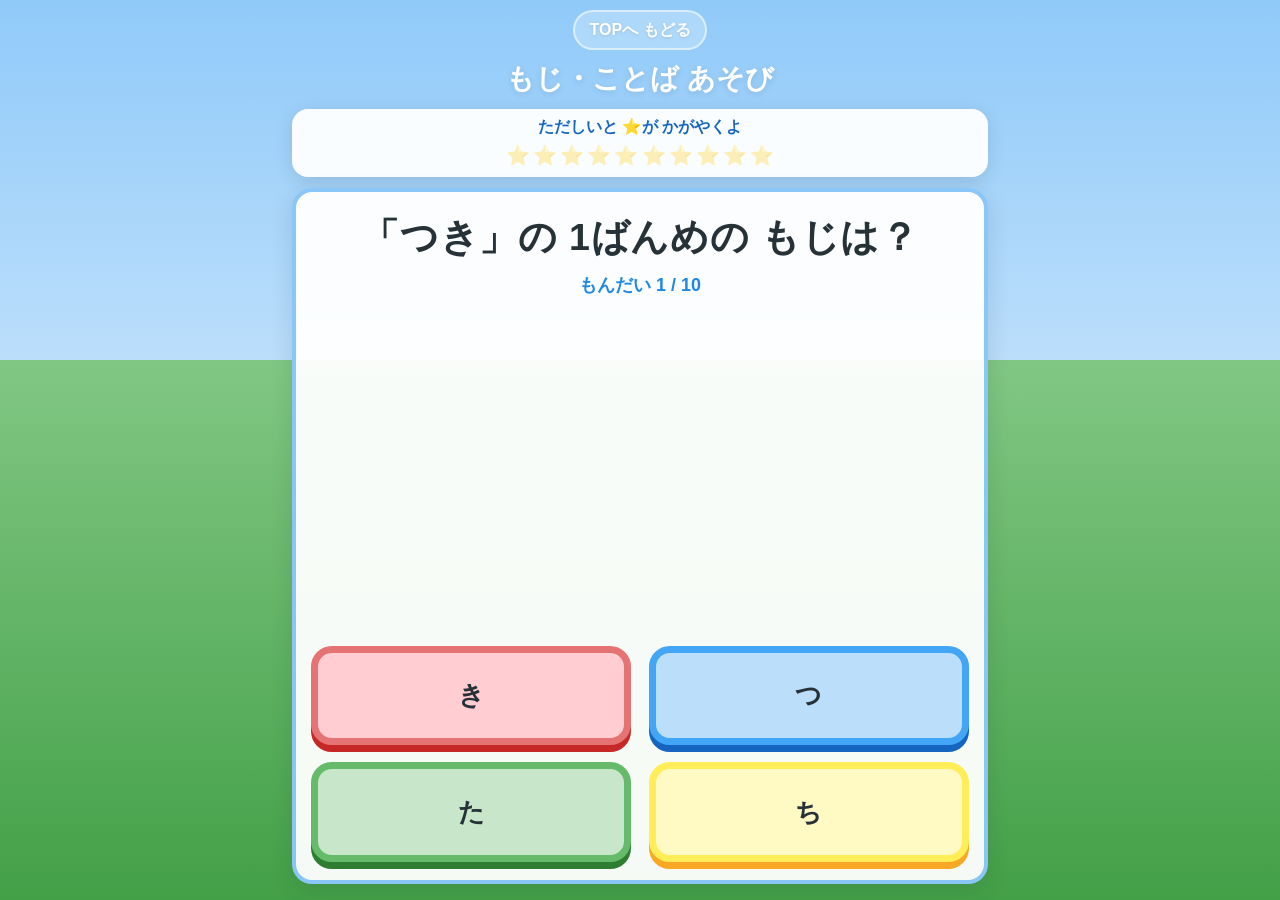
==== games/moji-kotoba-game.html @ 423fb129 "Unify quiz styling and celebration effects across games. Introduce shared quiz CSS/effects modules a" ====
<!DOCTYPE html>
<html lang="ja">
<head>
  <meta charset="UTF-8" />
  <meta name="viewport" content="width=device-width, initial-scale=1, viewport-fit=cover" />
  <title>もじ・ことば あそび</title>
  <link rel="stylesheet" href="quiz-common.css" />
  <style>
    :root {
      --sky-top: #90caf9;
      --sky-bottom: #bbdefb;
      --field: #81c784;
      --field-dark: #43a047;
      --panel: rgba(255, 255, 255, 0.95);
      --text: #263238;
      --shadow: rgba(38, 50, 56, 0.14);
    }

    * {
      box-sizing: border-box;
    }

    html, body {
      margin: 0;
      min-height: 100%;
      font-family: "Hiragino Sans", "Hiragino Kaku Gothic ProN", "Yu Gothic UI", "Meiryo", sans-serif;
      color: var(--text);
      -webkit-tap-highlight-color: transparent;
    }

    body {
      display: flex;
      flex-direction: column;
      min-height: 100dvh;
      background: linear-gradient(180deg, var(--sky-top) 0%, var(--sky-bottom) 40%, var(--field) 40%, var(--field-dark) 100%);
      padding: env(safe-area-inset-top, 0) env(safe-area-inset-right, 0) env(safe-area-inset-bottom, 0) env(safe-area-inset-left, 0);
    }

    .wrap {
      flex: 1;
      display: flex;
      flex-direction: column;
      max-width: 720px;
      width: 100%;
      margin: 0 auto;
      padding: 0.65rem 0.75rem 1rem;
      gap: 0.65rem;
    }

    .top-back {
      display: inline-flex;
      align-self: center;
      padding: 0.45rem 0.9rem;
      font-size: clamp(0.88rem, 3.2vw, 1rem);
      font-weight: 800;
      color: #fff;
      text-decoration: none;
      text-shadow: 0 1px 3px var(--shadow);
      border-radius: 999px;
      background: rgba(255, 255, 255, 0.25);
      border: 2px solid rgba(255, 255, 255, 0.55);
    }

    .top-back:active {
      opacity: 0.88;
      transform: scale(0.98);
    }

    h1 {
      margin: 0;
      font-size: clamp(1.25rem, 5vw, 1.75rem);
      text-align: center;
      color: #fff;
      text-shadow: 0 2px 6px var(--shadow);
      font-weight: 900;
    }

    .progress-strip {
      background: var(--panel);
      border-radius: 1rem;
      padding: 0.55rem 0.65rem 0.65rem;
      box-shadow: 0 4px 18px var(--shadow);
    }

    .progress-strip > p {
      margin: 0 0 0.35rem;
      font-size: clamp(0.82rem, 3vw, 0.98rem);
      font-weight: 700;
      text-align: center;
      color: #1565c0;
    }

    .stars {
      display: flex;
      justify-content: center;
      gap: 0.2rem;
      flex-wrap: wrap;
    }

    .star {
      font-size: clamp(0.95rem, 3.8vw, 1.2rem);
      opacity: 0.35;
      transition: opacity 0.25s ease, transform 0.25s ease;
    }

    .star.on {
      opacity: 1;
      transform: scale(1.15);
    }

    .quiz-panel {
      flex: 1;
      display: flex;
      flex-direction: column;
      justify-content: center;
      background: var(--panel);
      border-radius: 1.25rem;
      padding: 1.1rem 0.95rem 1.15rem;
      box-shadow: 0 6px 22px var(--shadow);
      min-height: 10rem;
      border: 4px solid rgba(100, 181, 246, 0.75);
    }

    .question {
      font-size: clamp(1.45rem, 6.2vw, 2.35rem);
      font-weight: 800;
      line-height: 1.5;
      text-align: center;
      margin: 0 0 0.45rem;
      letter-spacing: 0.02em;
    }

    .progress-text {
      text-align: center;
      font-size: clamp(0.95rem, 3.5vw, 1.12rem);
      font-weight: 700;
      color: #1e88e5;
      margin: 0 0 0.55rem;
    }

    .choices {
      display: grid;
      grid-template-columns: 1fr 1fr;
      gap: 0.95rem;
      margin-top: auto;
      padding-top: 0.35rem;
    }

    @media (min-width: 520px) {
      .choices {
        gap: 1.1rem;
      }
    }

    .choice-btn {
      display: flex;
      align-items: center;
      justify-content: center;
      text-align: center;
      min-height: 6.2rem;
      padding: 1rem 0.65rem;
      font-size: clamp(1.3rem, 5.2vw, 1.65rem);
      font-weight: 800;
      border: 7px solid var(--choice-border, #90a4ae);
      border-radius: 1.3rem;
      background: var(--choice-bg, #eceff1);
      color: var(--text);
      cursor: pointer;
      box-shadow: 0 7px 0 var(--choice-shadow, #78909c);
      transition: transform 0.12s ease, box-shadow 0.12s ease, filter 0.12s ease;
    }

    .choices .choice-btn:nth-child(1) {
      --choice-bg: #ffcdd2;
      --choice-border: #e57373;
      --choice-shadow: #c62828;
    }

    .choices .choice-btn:nth-child(2) {
      --choice-bg: #bbdefb;
      --choice-border: #42a5f5;
      --choice-shadow: #1565c0;
    }

    .choices .choice-btn:nth-child(3) {
      --choice-bg: #c8e6c9;
      --choice-border: #66bb6a;
      --choice-shadow: #2e7d32;
    }

    .choices .choice-btn:nth-child(4) {
      --choice-bg: #fff9c4;
      --choice-border: #ffee58;
      --choice-shadow: #f9a825;
    }

    @media (hover: hover) and (pointer: fine) {
      .choice-btn:hover:not(:disabled) {
        transform: scale(1.04) translateY(-2px);
        filter: brightness(1.03);
      }
    }

    .choice-btn:active:not(:disabled) {
      transform: translateY(5px) scale(1.01);
      box-shadow: 0 2px 0 var(--choice-shadow, #78909c);
    }

    .choice-btn:disabled {
      opacity: 0.55;
      cursor: default;
    }

    .choice-btn.wrong-shake {
      animation: wrongShake 0.62s ease-in-out;
    }

    @keyframes wrongShake {
      0%, 100% { transform: translateX(0) rotate(0deg); }
      15% { transform: translateX(-12px) rotate(-2deg); }
      30% { transform: translateX(10px) rotate(2deg); }
      45% { transform: translateX(-8px) rotate(-1deg); }
      60% { transform: translateX(6px) rotate(1deg); }
    }

    .finish-panel {
      text-align: center;
      background: linear-gradient(165deg, #e3f2fd 0%, #e8f5e9 100%);
      border: 6px solid #42a5f5;
      border-radius: 1.25rem;
      padding: 1.35rem 1rem;
      box-shadow: 0 8px 28px var(--shadow);
    }

    .finish-panel .big {
      font-size: clamp(2rem, 8.5vw, 3rem);
      font-weight: 900;
      margin: 0 0 0.5rem;
      color: #0d47a1;
    }

    .finish-msg {
      font-size: clamp(1.1rem, 4.2vw, 1.45rem);
      font-weight: 700;
      margin: 0 0 1rem;
      color: #2e7d32;
    }

    .restart-btn {
      min-height: 3.4rem;
      padding: 0 1.6rem;
      font-size: clamp(1.05rem, 4.2vw, 1.3rem);
      font-weight: 800;
      border: 4px solid #1565c0;
      border-radius: 999px;
      background: #90caf9;
      color: #0d47a1;
      cursor: pointer;
      box-shadow: 0 4px 0 #1565c0;
    }

    .restart-btn:active {
      transform: translateY(2px);
      box-shadow: 0 2px 0 #1565c0;
    }

    .overlay {
      position: fixed;
      inset: 0;
      z-index: 60;
      display: flex;
      align-items: center;
      justify-content: center;
      background: rgba(0, 0, 0, 0.28);
      opacity: 0;
      pointer-events: none;
      transition: opacity 0.18s ease;
    }

    .overlay.show {
      opacity: 1;
      pointer-events: auto;
    }

    .overlay.ok {
      background: radial-gradient(circle at 50% 35%, rgba(255, 249, 196, 0.9), rgba(255, 213, 79, 0.4), rgba(0, 0, 0, 0.25));
    }

    .overlay.ng {
      background: radial-gradient(ellipse 100% 70% at 50% 100%, rgba(69, 90, 100, 0.55), rgba(0, 0, 0, 0.35));
    }

    .overlay-card {
      background: #fff;
      border-radius: 1.4rem;
      padding: 1.4rem 1.6rem;
      max-width: 90vw;
      text-align: center;
      box-shadow: 0 14px 44px rgba(0, 0, 0, 0.22);
      border: 5px solid #64b5f6;
    }

    .overlay.ng .overlay-card {
      border-color: #78909c;
      background: linear-gradient(180deg, #eceff1, #cfd8dc);
    }

    .overlay-card h2 {
      margin: 0 0 0.35rem;
      font-size: clamp(1.75rem, 7vw, 2.6rem);
      font-weight: 900;
    }

    .overlay.ok h2 {
      color: #0d47a1;
    }

    .overlay.ng h2 {
      color: #37474f;
    }

    .overlay-card p {
      margin: 0;
      font-size: clamp(1.05rem, 4vw, 1.35rem);
      font-weight: 700;
    }

    .buzzer {
      font-size: clamp(1.35rem, 5.5vw, 1.85rem);
      font-weight: 900;
      color: #455a64;
      margin-bottom: 0.35rem;
      letter-spacing: 0.1em;
    }

    .hidden {
      display: none !important;
    }
  </style>
</head>
<body>
  <div class="wrap">
    <a class="top-back" href="/">TOPへ もどる</a>
    <h1>もじ・ことば あそび</h1>

    <div class="progress-strip" id="progressStrip" aria-label="すすみかた">
      <p>ただしいと ⭐が かがやくよ</p>
      <div class="stars" id="stars"></div>
    </div>

    <section class="quiz-panel" id="quizPanel">
      <p class="question" id="questionText"></p>
      <p class="progress-text" id="progressText"></p>
      <div class="choices" id="choices"></div>
    </section>

    <section class="quiz-panel finish-panel hidden" id="finishPanel" aria-live="polite">
      <p class="big">おわった！🌟</p>
      <p class="finish-msg">もじ・ことば とくいだね！すごい！</p>
      <button type="button" class="restart-btn" id="restartBtn">もういちど あそぶ</button>
    </section>
  </div>

  <div class="overlay" id="overlay" aria-live="assertive">
    <div class="confetti-layer hidden" id="confettiLayer" aria-hidden="true"></div>
    <div class="overlay-card" id="overlayCard">
      <div class="sparkles hidden" id="sparklesLine" aria-hidden="true">やったね！<br />すごーい！</div>
      <h2 id="overlayTitle"></h2>
      <p class="buzzer hidden" id="buzzerLine">ぶぶーーーー</p>
      <p id="overlaySub"></p>
    </div>
  </div>

  <script src="quiz-effects.js"></script>
  <script>
    (function () {
      "use strict";

      var ROUNDS = 10;

      var POOL = [
        { q: "「ねこ」の さいしょの もじは？", choices: ["ね", "こ", "ま", "い"], i: 0 },
        { q: "「いぬ」の さいごの もじは？", choices: ["い", "ぬ", "う", "の"], i: 1 },
        { q: "「うみ」の ひらがな は なんもじ？", choices: ["2つ", "3つ", "4つ", "5つ"], i: 0 },
        { q: "「やま」の さいしょの もじは？", choices: ["ま", "や", "あ", "ゆ"], i: 1 },
        { q: "「さくら」の ひらがな は なんもじ？", choices: ["2つ", "3つ", "4つ", "5つ"], i: 2 },
        { q: "「くるま」の さいごの もじは？", choices: ["く", "る", "ま", "あ"], i: 2 },
        { q: "「てんき」の 2ばんめの もじは？", choices: ["て", "ん", "き", "に"], i: 1 },
        { q: "「かぞく」の さいしょの もじは？", choices: ["か", "ぞ", "く", "こ"], i: 0 },
        { q: "「とり」の ひらがな は なんもじ？", choices: ["2つ", "3つ", "1つ", "4つ"], i: 0 },
        { q: "「はな」の さいごの もじは？", choices: ["は", "な", "に", "の"], i: 1 },
        { q: "「そら」の さいしょの もじは？", choices: ["ら", "そ", "さ", "し"], i: 1 },
        { q: "「かさ」の ひらがな は なんもじ？", choices: ["2つ", "3つ", "4つ", "1つ"], i: 0 },
        { q: "「でんしゃ」の さいしょの もじは？", choices: ["で", "し", "ゃ", "ん"], i: 0 },
        { q: "「がっこう」の さいごの もじは？", choices: ["う", "こ", "が", "っ"], i: 0 },
        { q: "「りんご」の 3ばんめの もじは？", choices: ["り", "ん", "ご", "め"], i: 2 },
        { q: "「みず」の さいしょの もじは？", choices: ["み", "ず", "ま", "む"], i: 0 },
        { q: "「もり」の ひらがな は なんもじ？", choices: ["2つ", "3つ", "4つ", "1つ"], i: 0 },
        { q: "「ほし」の さいごの もじは？", choices: ["ほ", "し", "そ", "せ"], i: 1 },
        { q: "「つき」の 1ばんめの もじは？", choices: ["き", "つ", "た", "ち"], i: 1 },
        { q: "「ひこうき」の さいしょの もじは？", choices: ["ひ", "こ", "う", "き"], i: 0 },
        { q: "「き」は どの ぎょう？", choices: ["かぎょう", "さぎょう", "たぎょう", "はぎょう"], i: 0 },
        { q: "「め」は どの ぎょう？", choices: ["まぎょう", "あぎょう", "やぎょう", "らぎょう"], i: 0 },
        { q: "「ろ」は どの ぎょう？", choices: ["さぎょう", "らぎょう", "わぎょう", "やぎょう"], i: 1 },
        { q: "「ぬ」は どの ぎょう？", choices: ["なぎょう", "まぎょう", "たぎょう", "はぎょう"], i: 0 },
        { q: "「れ」は どの ぎょう？", choices: ["らぎょう", "やぎょう", "わぎょう", "あぎょう"], i: 0 },
        { q: "「わ」は どの ぎょう？", choices: ["わぎょう", "らぎょう", "あぎょう", "やぎょう"], i: 0 },
        { q: "「あめ」の 「あ」の おくには なにが つづく？", choices: ["め", "え", "お", "う"], i: 0 },
        { q: "「かお」の さいしょの もじは？", choices: ["か", "お", "き", "け"], i: 0 },
        { q: "「おて」の さいしょは？", choices: ["お", "て", "と", "こ"], i: 0 },
        { q: "「にじ」の ひらがな は なんもじ？", choices: ["2つ", "3つ", "4つ", "1つ"], i: 0 },
        { q: "「くも」の さいごの もじは？", choices: ["く", "も", "お", "め"], i: 1 },
        { q: "「いす」の 2ばんめの もじは？", choices: ["い", "す", "し", "う"], i: 1 },
        { q: "「えほん」の さいしょの もじは？", choices: ["え", "ほ", "ん", "お"], i: 0 },
        { q: "「ひる」の ひらがな は なんもじ？", choices: ["2つ", "3つ", "1つ", "4つ"], i: 0 },
        { q: "「よる」の さいごの もじは？", choices: ["よ", "る", "ろ", "れ"], i: 1 },
        { q: "「かぜ」の さいしょの もじは？", choices: ["か", "ぜ", "き", "く"], i: 0 },
        { q: "「ゆき」の ひらがな は なんもじ？", choices: ["2つ", "3つ", "4つ", "1つ"], i: 0 },
        { q: "「はれ」の さいごの もじは？", choices: ["は", "れ", "ろ", "る"], i: 1 },
        { q: "「あさ」の 1ばんめの もじは？", choices: ["あ", "さ", "い", "え"], i: 0 },
        { q: "「みどり」の ひらがな は なんもじ？", choices: ["2つ", "3つ", "4つ", "5つ"], i: 2 },
        { q: "「むし」の さいしょの もじは？", choices: ["む", "し", "み", "め"], i: 0 },
        { q: "「おはよう」の ひらがな は なんもじ？", choices: ["3つ", "4つ", "5つ", "6つ"], i: 1 },
        { q: "「かぞく」の さいごの もじは？", choices: ["く", "ぞ", "か", "こ"], i: 0 }
      ];

      var state = {
        round: [],
        idx: 0,
        okCount: 0,
        lock: false,
        ctx: null
      };

      var els = {
        stars: document.getElementById("stars"),
        quizPanel: document.getElementById("quizPanel"),
        finishPanel: document.getElementById("finishPanel"),
        questionText: document.getElementById("questionText"),
        progressText: document.getElementById("progressText"),
        choices: document.getElementById("choices"),
        restartBtn: document.getElementById("restartBtn"),
        overlay: document.getElementById("overlay"),
        overlayCard: document.getElementById("overlayCard"),
        overlayTitle: document.getElementById("overlayTitle"),
        overlaySub: document.getElementById("overlaySub"),
        buzzerLine: document.getElementById("buzzerLine"),
        sparklesLine: document.getElementById("sparklesLine"),
        confettiLayer: document.getElementById("confettiLayer")
      };

      function shufflePick() {
        var ix = [];
        for (var i = 0; i < POOL.length; i++) ix.push(i);
        for (var j = ix.length - 1; j > 0; j--) {
          var r = Math.floor(Math.random() * (j + 1));
          var t = ix[j];
          ix[j] = ix[r];
          ix[r] = t;
        }
        var out = [];
        for (var k = 0; k < ROUNDS; k++) out.push(POOL[ix[k]]);
        return out;
      }

      function pinpon() {
        window.KidsQuizEffects.playPinpon(state);
      }

      function bubuu() {
        window.KidsQuizEffects.playBubuu(state);
      }

      function buildStars() {
        els.stars.innerHTML = "";
        for (var s = 0; s < ROUNDS; s++) {
          var sp = document.createElement("span");
          sp.className = "star";
          sp.textContent = "⭐";
          sp.setAttribute("aria-hidden", "true");
          els.stars.appendChild(sp);
        }
      }

      function updateStars() {
        var nodes = els.stars.querySelectorAll(".star");
        for (var i = 0; i < nodes.length; i++) {
          nodes[i].classList.toggle("on", i < state.okCount);
        }
      }

      function showOverlay(ok, title, sub, ms, done) {
        window.KidsQuizEffects.showOverlay({
          overlay: els.overlay,
          titleEl: els.overlayTitle,
          subEl: els.overlaySub,
          buzzerEl: els.buzzerLine,
          ok: ok,
          title: title,
          sub: sub,
          durationMs: ms,
          beforeShow: function (isOk) {
            if (!els.overlayCard) return;
            els.overlayCard.classList.toggle("correct-burst", isOk);
            if (els.sparklesLine) els.sparklesLine.classList.toggle("hidden", !isOk);
            if (isOk && els.confettiLayer) {
              window.KidsQuizEffects.burstConfetti(els.confettiLayer, 28);
            }
          },
          afterHide: function () {
            if (!els.overlayCard) return;
            els.overlayCard.classList.remove("correct-burst");
            if (els.sparklesLine) els.sparklesLine.classList.add("hidden");
            if (els.confettiLayer) {
              els.confettiLayer.classList.add("hidden");
              els.confettiLayer.innerHTML = "";
            }
          },
          onDone: done
        });
      }

      function renderQ() {
        var q = state.round[state.idx];
        els.questionText.textContent = q.q;
        els.progressText.textContent = "もんだい " + (state.idx + 1) + " / " + ROUNDS;
        els.choices.innerHTML = "";
        state.lock = false;
        for (var c = 0; c < q.choices.length; c++) {
          (function (n) {
            var b = document.createElement("button");
            b.type = "button";
            b.className = "choice-btn";
            b.textContent = q.choices[n];
            b.setAttribute("aria-label", q.choices[n]);
            b.addEventListener("click", function () {
              pick(n, b);
            });
            els.choices.appendChild(b);
          })(c);
        }
      }

      function setDisabled(d) {
        var bs = els.choices.querySelectorAll(".choice-btn");
        for (var i = 0; i < bs.length; i++) bs[i].disabled = d;
      }

      function pick(n, btn) {
        if (state.lock) return;
        var q = state.round[state.idx];
        var ok = n === q.i;
        state.lock = true;
        setDisabled(true);
        if (ok) {
          pinpon();
          showOverlay(true, "せいかい！", "よくできたね！", 1650, function () {
            state.okCount++;
            updateStars();
            state.idx++;
            if (state.idx >= ROUNDS) {
              els.quizPanel.classList.add("hidden");
              els.finishPanel.classList.remove("hidden");
            } else {
              setDisabled(false);
              state.lock = false;
              renderQ();
            }
          });
        } else {
          bubuu();
          btn.classList.add("wrong-shake");
          window.setTimeout(function () {
            btn.classList.remove("wrong-shake");
          }, 650);
          showOverlay(false, "ざんねん！", "もういちど えらんでね", 1680, function () {
            setDisabled(false);
            state.lock = false;
          });
        }
      }

      function start() {
        state.round = shufflePick();
        state.idx = 0;
        state.okCount = 0;
        state.lock = false;
        buildStars();
        updateStars();
        els.finishPanel.classList.add("hidden");
        els.quizPanel.classList.remove("hidden");
        renderQ();
      }

      els.restartBtn.addEventListener("click", start);
      start();
    })();
  </script>
</body>
</html>
---- games/quiz-common.css ----
:root {
  --sky-top: #90caf9;
  --sky-bottom: #bbdefb;
  --field: #a5d6a7;
  --field-dark: #66bb6a;
  --panel: rgba(255, 255, 255, 0.95);
  --text: #263238;
  --shadow: rgba(38, 50, 56, 0.14);
  --accent: #1565c0;
  --accent-soft: #64b5f6;
  --ok: #2e7d32;
}

* { box-sizing: border-box; }

html, body {
  margin: 0;
  min-height: 100%;
  font-family: "Hiragino Sans", "Hiragino Kaku Gothic ProN", "Yu Gothic UI", "Meiryo", sans-serif;
  color: var(--text);
  -webkit-tap-highlight-color: transparent;
}

body {
  display: flex;
  flex-direction: column;
  min-height: 100dvh;
  background: linear-gradient(180deg, var(--sky-top) 0%, var(--sky-bottom) 40%, var(--field) 40%, var(--field-dark) 100%);
  padding: env(safe-area-inset-top, 0) env(safe-area-inset-right, 0) env(safe-area-inset-bottom, 0) env(safe-area-inset-left, 0);
}

.wrap {
  flex: 1;
  display: flex;
  flex-direction: column;
  max-width: 720px;
  width: 100%;
  margin: 0 auto;
  padding: 0.65rem 0.75rem 1rem;
  gap: 0.65rem;
}

.top-back {
  display: inline-flex;
  align-self: center;
  padding: 0.45rem 0.9rem;
  font-size: clamp(0.88rem, 3.2vw, 1rem);
  font-weight: 800;
  color: #fff;
  text-decoration: none;
  text-shadow: 0 1px 3px var(--shadow);
  border-radius: 0.6rem;
  background: rgba(255, 255, 255, 0.25);
  border: 2px solid rgba(255, 255, 255, 0.55);
}

.top-back:active {
  opacity: 0.88;
  transform: scale(0.98);
}

h1 {
  margin: 0;
  font-size: clamp(1.25rem, 5vw, 1.75rem);
  text-align: center;
  color: #fff;
  text-shadow: 0 2px 6px var(--shadow);
  font-weight: 900;
}

.progress-strip {
  background: var(--panel);
  border-radius: 1rem;
  padding: 0.55rem 0.65rem 0.65rem;
  box-shadow: 0 4px 18px var(--shadow);
}

.progress-strip > p {
  margin: 0 0 0.35rem;
  font-size: clamp(0.82rem, 3vw, 0.98rem);
  font-weight: 700;
  text-align: center;
  color: var(--accent);
}

.stars {
  display: flex;
  justify-content: center;
  gap: 0.2rem;
  flex-wrap: wrap;
}

.star {
  font-size: clamp(0.95rem, 3.8vw, 1.2rem);
  opacity: 0.35;
  transition: opacity 0.25s ease, transform 0.25s ease;
}

.star.on {
  opacity: 1;
  transform: scale(1.15);
}

.quiz-panel {
  flex: 1;
  display: flex;
  flex-direction: column;
  justify-content: center;
  background: var(--panel);
  border-radius: 1.25rem;
  padding: 1.1rem 0.95rem 1.15rem;
  box-shadow: 0 6px 22px var(--shadow);
  min-height: 10rem;
  border: 4px solid color-mix(in srgb, var(--accent-soft) 75%, white 25%);
}

.question {
  font-size: clamp(1.5rem, 6.3vw, 2.4rem);
  font-weight: 800;
  line-height: 1.45;
  text-align: center;
  margin: 0 0 0.45rem;
  letter-spacing: 0.02em;
}

.progress-text {
  text-align: center;
  font-size: clamp(0.95rem, 3.5vw, 1.12rem);
  font-weight: 700;
  color: var(--ok);
  margin: 0 0 0.55rem;
}

.choices {
  display: grid;
  grid-template-columns: 1fr 1fr;
  gap: 0.95rem;
  margin-top: auto;
  padding-top: 0.35rem;
}

.choice-btn {
  display: flex;
  align-items: center;
  justify-content: center;
  text-align: center;
  min-height: 6.2rem;
  padding: 1rem 0.65rem;
  font-size: clamp(1.3rem, 5.2vw, 1.7rem);
  font-weight: 800;
  border: 7px solid var(--choice-border, #90a4ae);
  border-radius: 1.1rem;
  background: var(--choice-bg, #eceff1);
  color: var(--text);
  cursor: pointer;
  box-shadow: 0 7px 0 var(--choice-shadow, #78909c);
}

.choices .choice-btn:nth-child(1) { --choice-bg: #ffcdd2; --choice-border: #e57373; --choice-shadow: #c62828; }
.choices .choice-btn:nth-child(2) { --choice-bg: #bbdefb; --choice-border: #42a5f5; --choice-shadow: #1565c0; }
.choices .choice-btn:nth-child(3) { --choice-bg: #c8e6c9; --choice-border: #66bb6a; --choice-shadow: #2e7d32; }
.choices .choice-btn:nth-child(4) { --choice-bg: #fff9c4; --choice-border: #ffee58; --choice-shadow: #f9a825; }

.choice-btn:active:not(:disabled) {
  transform: translateY(5px) scale(1.01);
  box-shadow: 0 2px 0 var(--choice-shadow, #78909c);
}

.choice-btn:disabled { opacity: 0.55; cursor: default; }
.choice-btn.wrong-shake { animation: wrongShake 0.62s ease-in-out; }
@keyframes wrongShake {
  0%, 100% { transform: translateX(0) rotate(0deg); }
  15% { transform: translateX(-12px) rotate(-2deg); }
  30% { transform: translateX(10px) rotate(2deg); }
  45% { transform: translateX(-8px) rotate(-1deg); }
  60% { transform: translateX(6px) rotate(1deg); }
}

.finish-panel {
  text-align: center;
  background: linear-gradient(165deg, #e3f2fd 0%, #e8f5e9 100%);
  border: 6px solid var(--accent-soft);
  border-radius: 1.25rem;
  padding: 1.35rem 1rem;
  box-shadow: 0 8px 28px var(--shadow);
}

.finish-panel .big {
  font-size: clamp(2rem, 8.5vw, 3rem);
  font-weight: 900;
  margin: 0 0 0.5rem;
  color: var(--accent);
}

.finish-msg {
  font-size: clamp(1.1rem, 4.2vw, 1.45rem);
  font-weight: 700;
  margin: 0 0 1rem;
  color: var(--ok);
}

.restart-btn {
  min-height: 3.4rem;
  padding: 0 1.6rem;
  font-size: clamp(1.05rem, 4.2vw, 1.3rem);
  font-weight: 800;
  border: 4px solid var(--accent);
  border-radius: 0.7rem;
  background: color-mix(in srgb, var(--accent-soft) 72%, white 28%);
  color: var(--accent);
  cursor: pointer;
  box-shadow: 0 4px 0 var(--accent);
}

.restart-btn:active {
  transform: translateY(2px);
  box-shadow: 0 2px 0 var(--accent);
}

.overlay {
  position: fixed;
  inset: 0;
  z-index: 60;
  display: flex;
  align-items: center;
  justify-content: center;
  background: rgba(0, 0, 0, 0.28);
  opacity: 0;
  pointer-events: none;
  transition: opacity 0.18s ease;
}

.overlay.show { opacity: 1; pointer-events: auto; }
.overlay.ok {
  background: radial-gradient(circle at 50% 35%, rgba(227, 242, 253, 0.9), rgba(144, 202, 249, 0.4), rgba(0, 0, 0, 0.25));
  animation: correctBgPulse 0.7s ease-in-out infinite alternate;
}
.overlay.ng {
  background: radial-gradient(ellipse 100% 70% at 50% 100%, rgba(69, 90, 100, 0.55), rgba(0, 0, 0, 0.35));
}

.overlay-card {
  background: #fff;
  border-radius: 1.2rem;
  padding: 1.4rem 1.6rem;
  max-width: 90vw;
  text-align: center;
  box-shadow: 0 14px 44px rgba(0, 0, 0, 0.22);
  border: 5px solid var(--accent-soft);
}

.overlay.ng .overlay-card {
  border-color: #78909c;
  background: linear-gradient(180deg, #eceff1, #cfd8dc);
}

.overlay-card h2 {
  margin: 0 0 0.35rem;
  font-size: clamp(1.75rem, 7vw, 2.6rem);
  font-weight: 900;
}

.overlay.ok h2 { color: var(--accent); }
.overlay.ng h2 { color: #37474f; }

.overlay-card.correct-burst {
  border-width: 6px;
  border-color: #ffca28;
  animation:
    cardPopIn 0.45s cubic-bezier(0.34, 1.45, 0.64, 1) both,
    correctRing 0.9s ease-in-out infinite;
  box-shadow:
    0 0 0 0 rgba(255, 235, 59, 0.7),
    0 16px 48px rgba(255, 152, 0, 0.45),
    0 12px 40px rgba(0, 0, 0, 0.15);
}

.overlay-card.correct-burst h2 {
  font-size: clamp(2rem, 8.5vw, 3rem);
  line-height: 1.15;
  color: #e65100;
  text-shadow:
    0 0 12px rgba(255, 235, 59, 0.9),
    0 3px 0 #fff9c4,
    0 5px 0 #ff9800,
    2px 6px 0 rgba(230, 81, 0, 0.35);
  animation: titleWiggle 0.5s ease-in-out infinite alternate;
}

.sparkles {
  font-size: clamp(1.35rem, 5vw, 1.8rem);
  line-height: 1.35;
  margin-bottom: 0.35rem;
  font-weight: 900;
  color: #f57f17;
  text-shadow: 0 2px 0 #fffde7;
  animation: sparkle 0.55s ease-in-out infinite;
}

@keyframes sparkle {
  0%, 100% { transform: scale(1) rotate(-2deg); opacity: 1; }
  50% { transform: scale(1.12) rotate(2deg); opacity: 0.95; }
}

@keyframes confettiFall {
  0% {
    transform: translate3d(0, 0, 0) rotate(0deg) scale(1);
    opacity: 1;
  }
  100% {
    transform: translate3d(var(--dx, 0px), 105vh, 0) rotate(var(--rot, 540deg)) scale(0.85);
    opacity: 0.85;
  }
}

.confetti-layer {
  position: absolute;
  inset: 0;
  pointer-events: none;
  overflow: hidden;
  z-index: 1;
}

.confetti-piece {
  position: absolute;
  top: -16px;
  left: var(--cx, 50%);
  width: var(--cs, 10px);
  height: var(--cs, 10px);
  border-radius: 2px;
  background: hsl(var(--ch, 48) 92% 58%);
  opacity: 0;
  animation: confettiFall var(--cdur, 1.5s) ease-in forwards;
  animation-delay: var(--cdelay, 0s);
}

@keyframes titleWiggle {
  0% { transform: rotate(-1.5deg) scale(1); }
  100% { transform: rotate(1.5deg) scale(1.03); }
}

@keyframes correctBgPulse {
  0% { filter: brightness(1) saturate(1); }
  100% { filter: brightness(1.08) saturate(1.25); }
}

@keyframes cardPopIn {
  0% { transform: scale(0.35) rotate(-6deg); opacity: 0.5; }
  70% { transform: scale(1.06) rotate(2deg); opacity: 1; }
  100% { transform: scale(1) rotate(0deg); opacity: 1; }
}

@keyframes correctRing {
  0%, 100% {
    box-shadow:
      0 0 0 0 rgba(255, 235, 59, 0.55),
      0 0 0 0 rgba(255, 87, 34, 0.35),
      0 16px 48px rgba(255, 152, 0, 0.4),
      0 12px 40px rgba(0, 0, 0, 0.15);
  }
  50% {
    box-shadow:
      0 0 0 14px rgba(255, 235, 59, 0),
      0 0 0 28px rgba(255, 87, 34, 0),
      0 20px 56px rgba(255, 193, 7, 0.55),
      0 12px 40px rgba(0, 0, 0, 0.12);
  }
}

.overlay-card p {
  margin: 0;
  font-size: clamp(1.05rem, 4vw, 1.35rem);
  font-weight: 700;
}

.buzzer {
  font-size: clamp(1.35rem, 5.5vw, 1.85rem);
  font-weight: 900;
  color: #455a64;
  margin-bottom: 0.35rem;
  letter-spacing: 0.1em;
}

.hidden { display: none !important; }
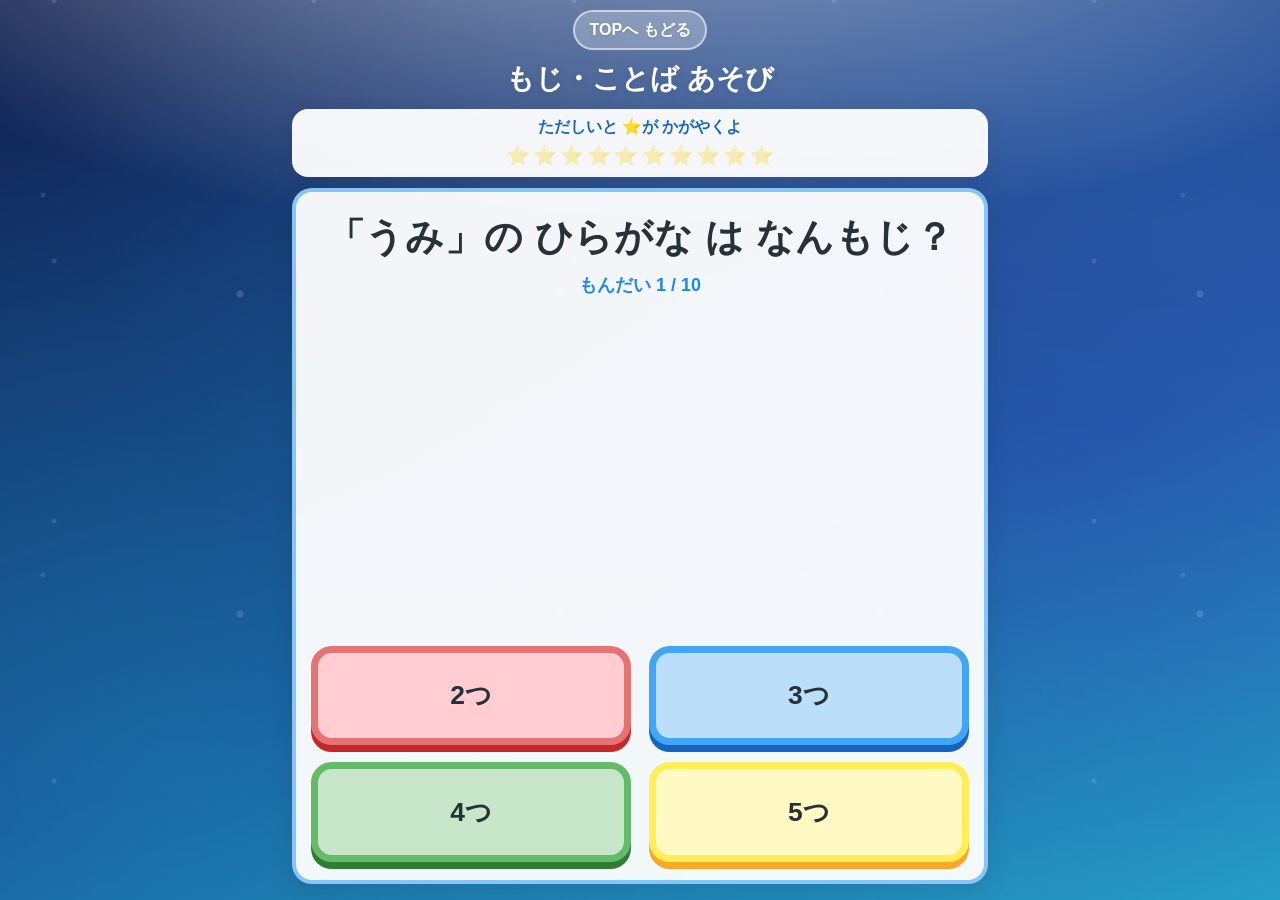
==== commit 38de81a7: "Add day-night background cycle across all game pages. Start each page in daytime and animate a share" ====
--- a/games/moji-kotoba-game.html
+++ b/games/moji-kotoba-game.html
@@ -32,8 +32,27 @@
       display: flex;
       flex-direction: column;
       min-height: 100dvh;
-      background: linear-gradient(180deg, var(--sky-top) 0%, var(--sky-bottom) 40%, var(--field) 40%, var(--field-dark) 100%);
+      background:
+        radial-gradient(130% 80% at 50% -20%, rgba(255, 255, 255, 0.65) 0%, rgba(255, 255, 255, 0) 58%),
+        linear-gradient(160deg, #0f1f4d 0%, #1f4b9f 34%, #26a8cc 58%, #27b07f 100%);
+      background-size: 100% 100%, 180% 180%;
+      animation:
+        bgShift 14s ease-in-out infinite alternate,
+        dayNightFilter 300s linear infinite;
       padding: env(safe-area-inset-top, 0) env(safe-area-inset-right, 0) env(safe-area-inset-bottom, 0) env(safe-area-inset-left, 0);
+    }
+
+    @keyframes bgShift {
+      0% { background-position: 0 0, 0% 35%; }
+      100% { background-position: 0 0, 100% 65%; }
+    }
+
+    @keyframes dayNightFilter {
+      0%, 20% { filter: brightness(1) saturate(1); }
+      45% { filter: brightness(0.88) saturate(1.05); }
+      55% { filter: brightness(0.62) saturate(0.85); }
+      80% { filter: brightness(0.88) saturate(1.02); }
+      100% { filter: brightness(1) saturate(1); }
     }
 
     .wrap {
--- a/games/quiz-common.css
+++ b/games/quiz-common.css
@@ -25,11 +25,79 @@
   display: flex;
   flex-direction: column;
   min-height: 100dvh;
-  background: linear-gradient(180deg, var(--sky-top) 0%, var(--sky-bottom) 40%, var(--field) 40%, var(--field-dark) 100%);
+  background:
+    radial-gradient(120% 70% at 50% -10%, rgba(255, 255, 255, 0.55) 0%, rgba(255, 255, 255, 0) 60%),
+    linear-gradient(160deg, #0f1f4d 0%, #183b78 34%, #1a6ea0 58%, #27b07f 100%);
+  background-size: 100% 100%, 180% 180%;
+  animation:
+    skyDrift 16s ease-in-out infinite alternate,
+    dayNightCycle 300s linear infinite;
   padding: env(safe-area-inset-top, 0) env(safe-area-inset-right, 0) env(safe-area-inset-bottom, 0) env(safe-area-inset-left, 0);
+  overflow-x: hidden;
+  position: relative;
+}
+
+body::before,
+body::after {
+  content: "";
+  position: fixed;
+  inset: -10%;
+  pointer-events: none;
+  z-index: 0;
+}
+
+body::before {
+  background:
+    radial-gradient(circle at 15% 20%, rgba(255, 255, 255, 0.26) 0 3px, transparent 4px),
+    radial-gradient(circle at 70% 35%, rgba(255, 255, 255, 0.22) 0 2px, transparent 3px),
+    radial-gradient(circle at 45% 75%, rgba(255, 255, 255, 0.2) 0 2px, transparent 3px);
+  background-size: 320px 320px, 260px 260px, 380px 380px;
+  animation: sparkleDrift 22s linear infinite;
+  opacity: 0.6;
+}
+
+body::after {
+  background:
+    radial-gradient(ellipse at 20% 80%, rgba(0, 255, 200, 0.2) 0%, rgba(0, 255, 200, 0) 58%),
+    radial-gradient(ellipse at 82% 20%, rgba(90, 168, 255, 0.26) 0%, rgba(90, 168, 255, 0) 60%);
+  animation:
+    glowPulse 8s ease-in-out infinite alternate,
+    dayNightGlow 300s linear infinite;
+  opacity: 0.9;
+}
+
+@keyframes skyDrift {
+  0% { background-position: 0 0, 0% 40%; }
+  100% { background-position: 0 0, 100% 60%; }
+}
+
+@keyframes dayNightCycle {
+  0%, 20% { filter: brightness(1) saturate(1); }
+  45% { filter: brightness(0.88) saturate(1.05); }
+  55% { filter: brightness(0.62) saturate(0.85); }
+  80% { filter: brightness(0.88) saturate(1.02); }
+  100% { filter: brightness(1) saturate(1); }
+}
+
+@keyframes dayNightGlow {
+  0%, 20% { opacity: 0.9; }
+  55% { opacity: 0.45; }
+  100% { opacity: 0.9; }
+}
+
+@keyframes sparkleDrift {
+  0% { transform: translateX(0) translateY(0); }
+  100% { transform: translateX(-40px) translateY(-24px); }
+}
+
+@keyframes glowPulse {
+  0% { transform: scale(1); opacity: 0.72; }
+  100% { transform: scale(1.06); opacity: 1; }
 }
 
 .wrap {
+  position: relative;
+  z-index: 1;
   flex: 1;
   display: flex;
   flex-direction: column;
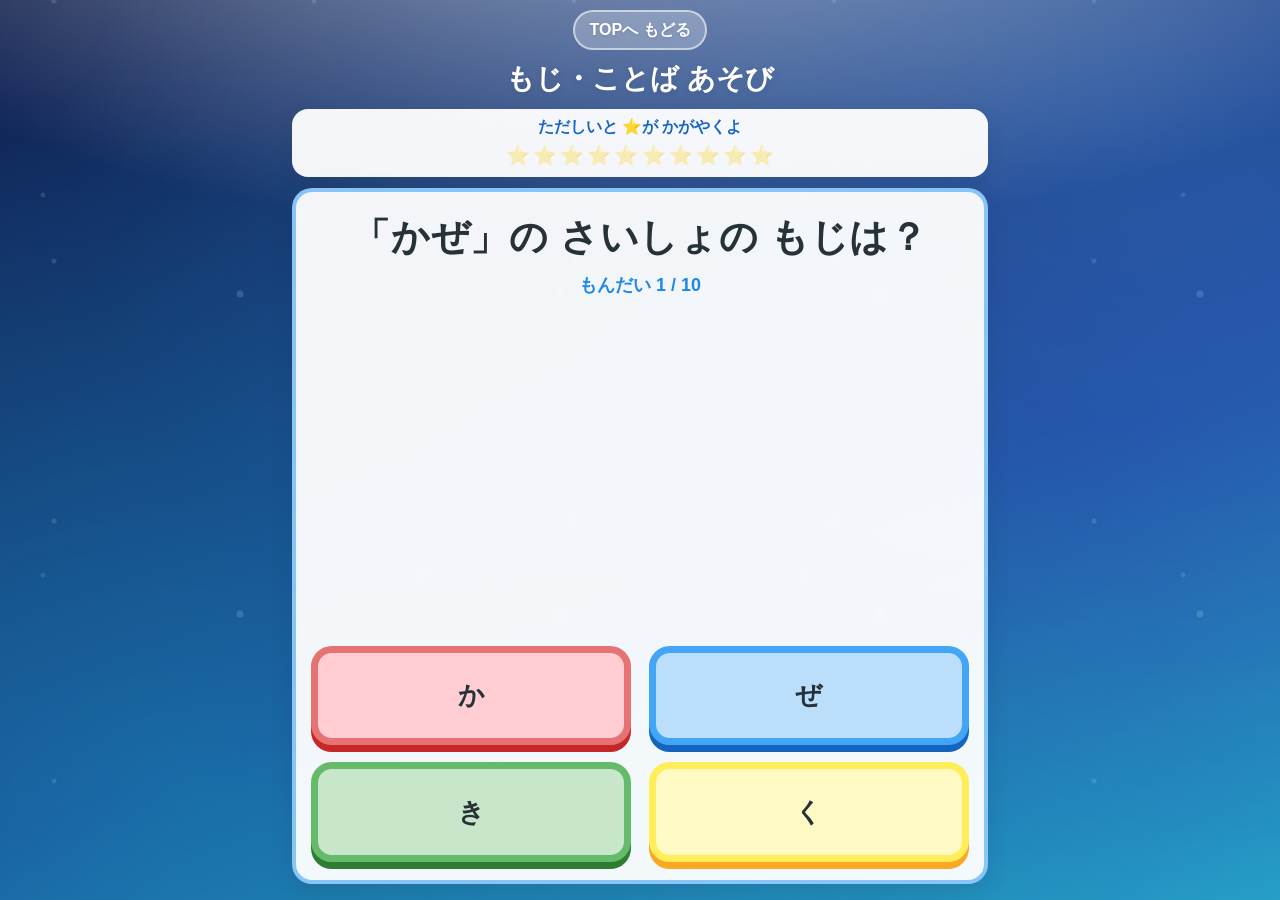
==== commit 3013989d: "Fix mobile choice tap handling across quiz games. Use pointerup-first input handling with click fall" ====
--- a/games/moji-kotoba-game.html
+++ b/games/moji-kotoba-game.html
@@ -185,6 +185,7 @@
       background: var(--choice-bg, #eceff1);
       color: var(--text);
       cursor: pointer;
+      touch-action: manipulation;
       box-shadow: 0 7px 0 var(--choice-shadow, #78909c);
       transition: transform 0.12s ease, box-shadow 0.12s ease, filter 0.12s ease;
     }
@@ -552,12 +553,27 @@
             b.className = "choice-btn";
             b.textContent = q.choices[n];
             b.setAttribute("aria-label", q.choices[n]);
-            b.addEventListener("click", function () {
-              pick(n, b);
-            });
+            bindChoiceAction(b, function () { pick(n, b); });
             els.choices.appendChild(b);
           })(c);
         }
+      }
+
+      function bindChoiceAction(btn, onPick) {
+        var handledByPointer = false;
+        btn.addEventListener("pointerup", function (ev) {
+          if (ev.pointerType === "mouse" && ev.button !== 0) return;
+          handledByPointer = true;
+          ev.preventDefault();
+          onPick();
+          window.setTimeout(function () {
+            handledByPointer = false;
+          }, 0);
+        });
+        btn.addEventListener("click", function () {
+          if (handledByPointer) return;
+          onPick();
+        });
       }
 
       function setDisabled(d) {
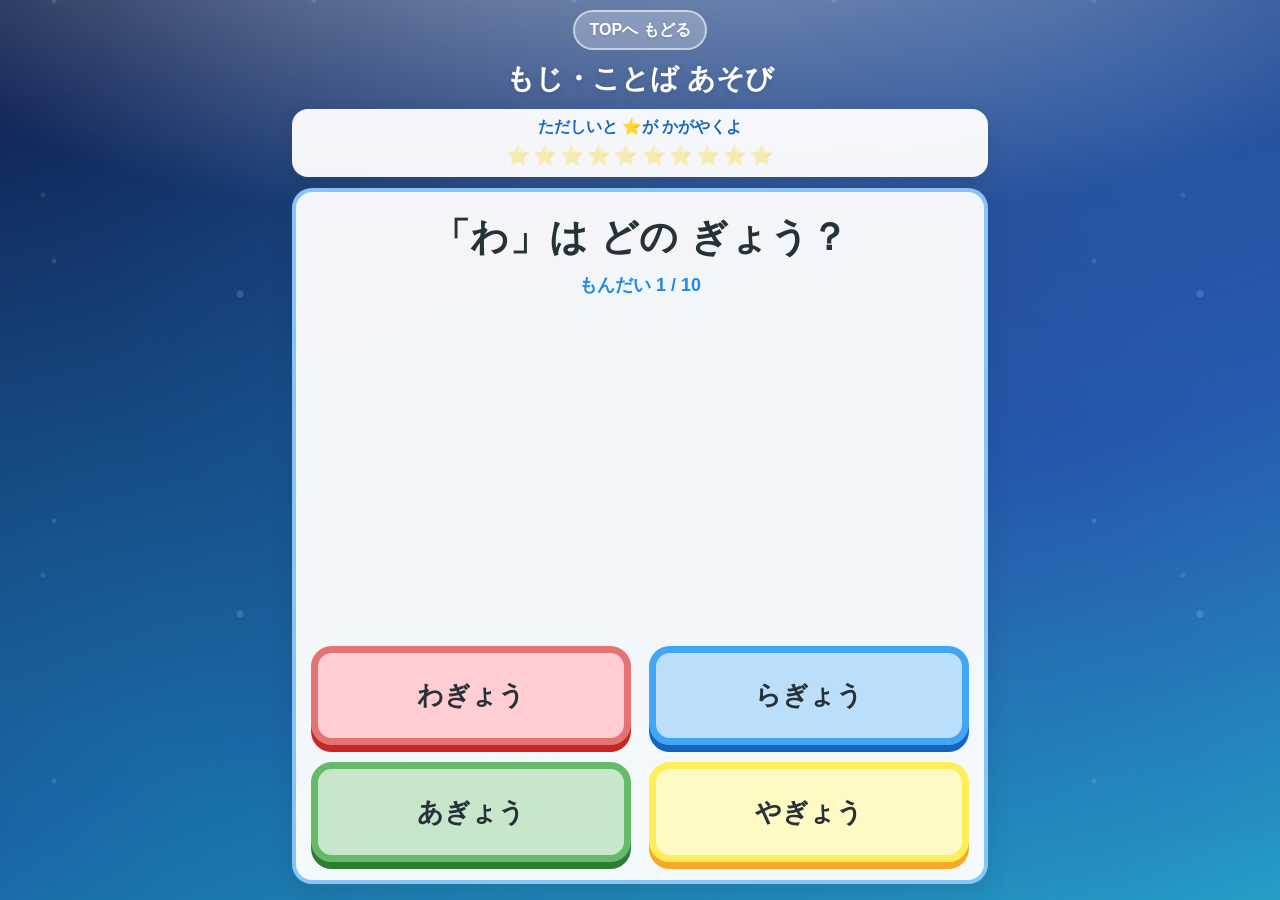
==== commit 04440ee0: "Add safe fallback when quiz effects script fails. Guard audio and overlay effect calls so quiz flow " ====
--- a/games/moji-kotoba-game.html
+++ b/games/moji-kotoba-game.html
@@ -484,11 +484,19 @@
       }
 
       function pinpon() {
-        window.KidsQuizEffects.playPinpon(state);
+        try {
+          if (window.KidsQuizEffects && window.KidsQuizEffects.playPinpon) {
+            window.KidsQuizEffects.playPinpon(state);
+          }
+        } catch (e) {}
       }
 
       function bubuu() {
-        window.KidsQuizEffects.playBubuu(state);
+        try {
+          if (window.KidsQuizEffects && window.KidsQuizEffects.playBubuu) {
+            window.KidsQuizEffects.playBubuu(state);
+          }
+        } catch (e) {}
       }
 
       function buildStars() {
@@ -510,6 +518,10 @@
       }
 
       function showOverlay(ok, title, sub, ms, done) {
+        if (!(window.KidsQuizEffects && window.KidsQuizEffects.showOverlay)) {
+          if (done) done();
+          return;
+        }
         window.KidsQuizEffects.showOverlay({
           overlay: els.overlay,
           titleEl: els.overlayTitle,
@@ -523,7 +535,7 @@
             if (!els.overlayCard) return;
             els.overlayCard.classList.toggle("correct-burst", isOk);
             if (els.sparklesLine) els.sparklesLine.classList.toggle("hidden", !isOk);
-            if (isOk && els.confettiLayer) {
+            if (isOk && els.confettiLayer && window.KidsQuizEffects.burstConfetti) {
               window.KidsQuizEffects.burstConfetti(els.confettiLayer, 28);
             }
           },
@@ -560,18 +572,17 @@
       }
 
       function bindChoiceAction(btn, onPick) {
-        var handledByPointer = false;
-        btn.addEventListener("pointerup", function (ev) {
-          if (ev.pointerType === "mouse" && ev.button !== 0) return;
-          handledByPointer = true;
+        var handledByTouch = false;
+        btn.addEventListener("touchend", function (ev) {
+          handledByTouch = true;
           ev.preventDefault();
           onPick();
           window.setTimeout(function () {
-            handledByPointer = false;
-          }, 0);
-        });
+            handledByTouch = false;
+          }, 400);
+        }, { passive: false });
         btn.addEventListener("click", function () {
-          if (handledByPointer) return;
+          if (handledByTouch) return;
           onPick();
         });
       }
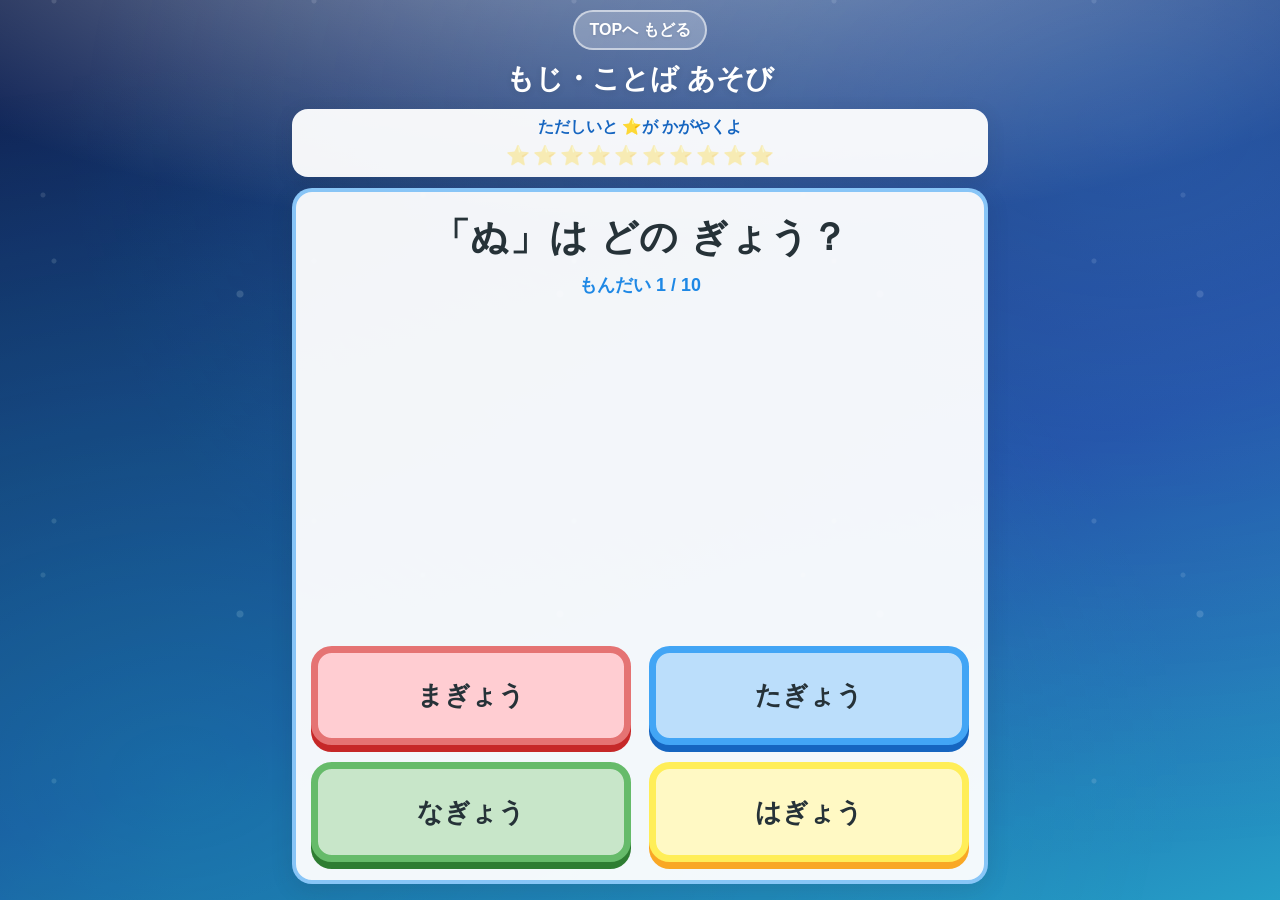
==== commit 6fcfdcdc: "Randomize quiz choice order each question. Shuffle displayed choice indices at render time so correc" ====
--- a/games/moji-kotoba-game.html
+++ b/games/moji-kotoba-game.html
@@ -558,7 +558,15 @@
         els.progressText.textContent = "もんだい " + (state.idx + 1) + " / " + ROUNDS;
         els.choices.innerHTML = "";
         state.lock = false;
-        for (var c = 0; c < q.choices.length; c++) {
+        var order = [];
+        for (var i = 0; i < q.choices.length; i++) order.push(i);
+        for (var j = order.length - 1; j > 0; j--) {
+          var r = Math.floor(Math.random() * (j + 1));
+          var t = order[j];
+          order[j] = order[r];
+          order[r] = t;
+        }
+        for (var c = 0; c < order.length; c++) {
           (function (n) {
             var b = document.createElement("button");
             b.type = "button";
@@ -567,7 +575,7 @@
             b.setAttribute("aria-label", q.choices[n]);
             bindChoiceAction(b, function () { pick(n, b); });
             els.choices.appendChild(b);
-          })(c);
+          })(order[c]);
         }
       }
 
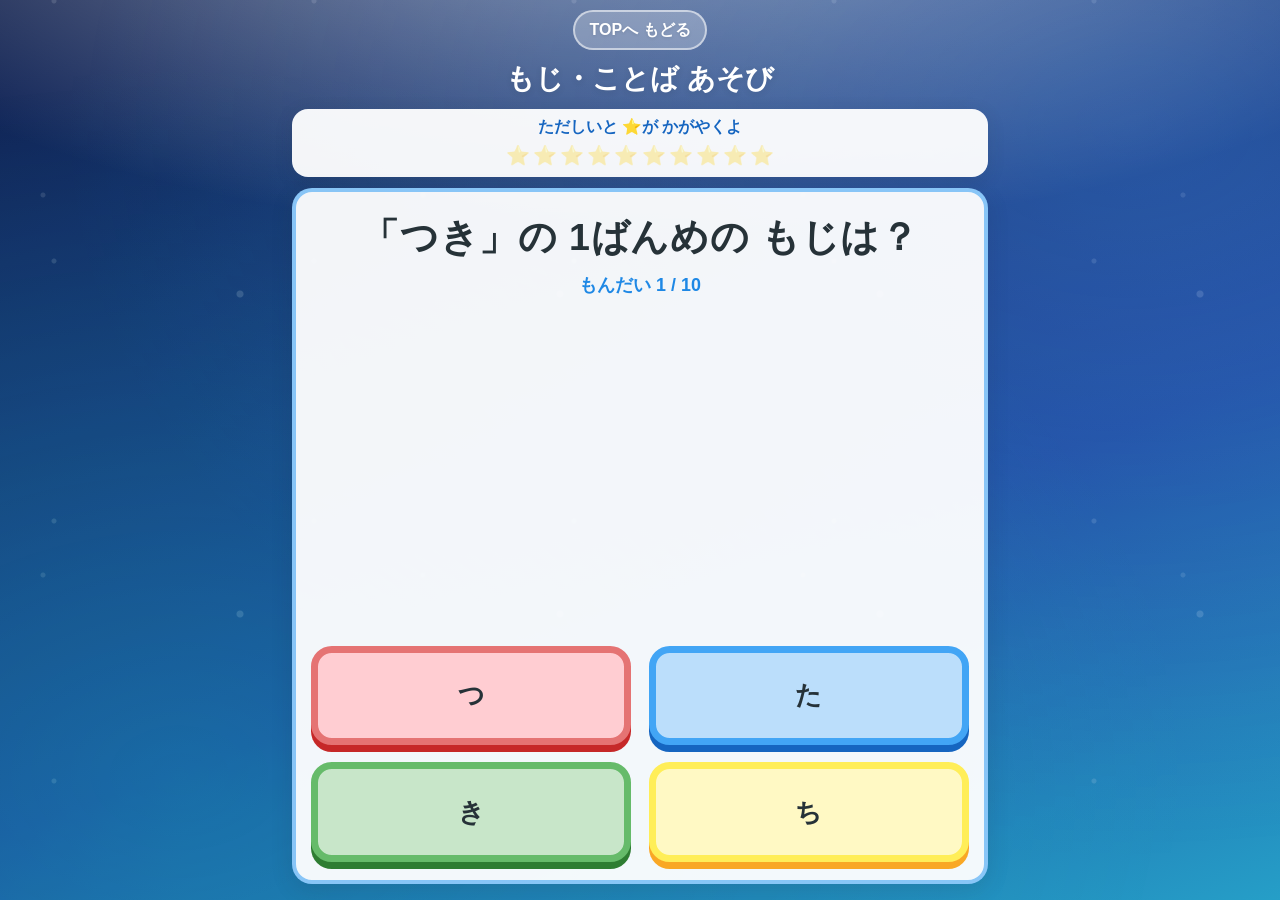
==== commit 5bd91ae0: "Add cute game favicon across all pages. Introduce a playful shared SVG favicon and wire it into each" ====
--- a/games/moji-kotoba-game.html
+++ b/games/moji-kotoba-game.html
@@ -4,6 +4,7 @@
   <meta charset="UTF-8" />
   <meta name="viewport" content="width=device-width, initial-scale=1, viewport-fit=cover" />
   <title>もじ・ことば あそび</title>
+  <link rel="icon" type="image/svg+xml" href="favicon.svg" />
   <link rel="stylesheet" href="quiz-common.css" />
   <style>
     :root {
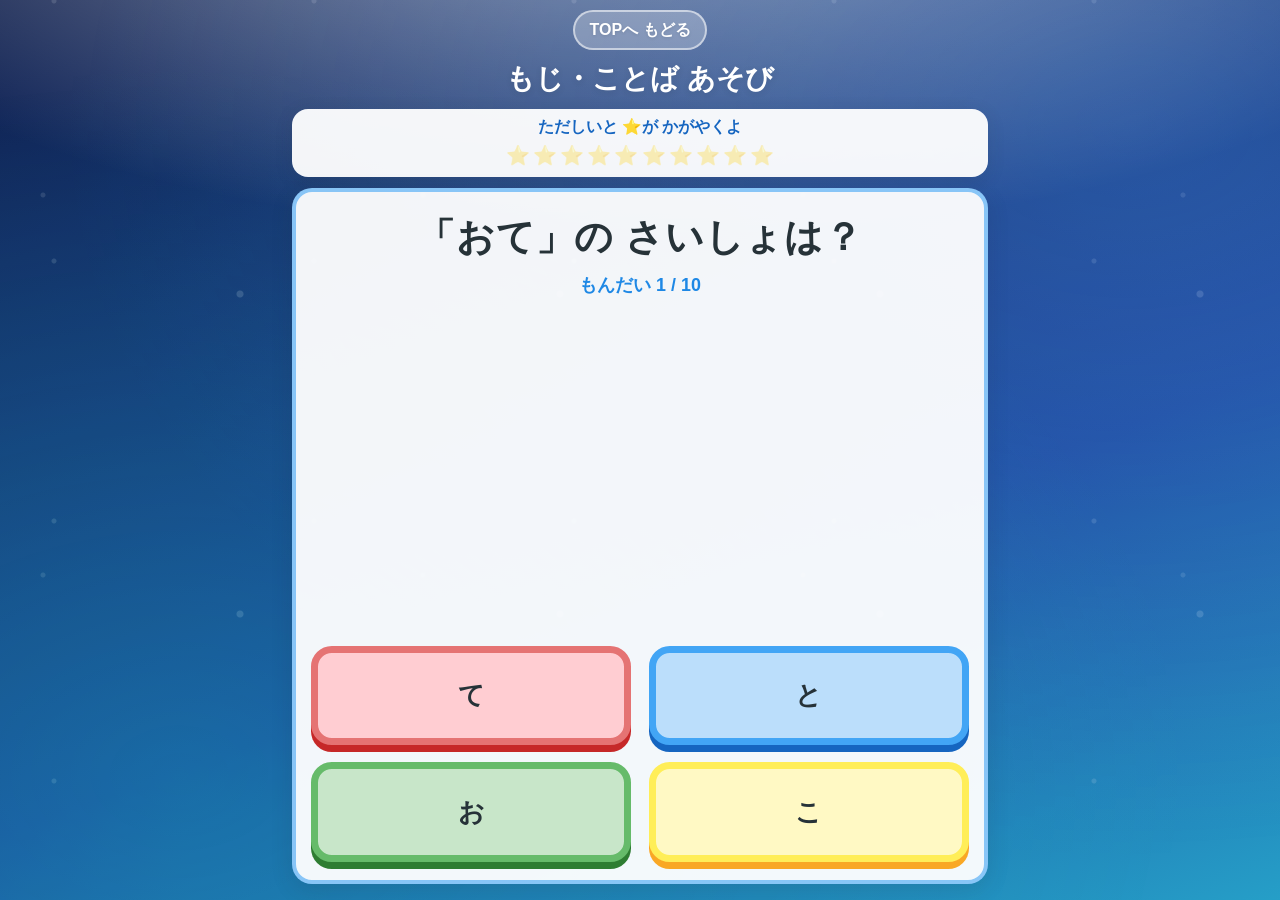
==== commit dbea73eb: "fix: Vercel で favicon が届くようにし、リンクを /favicon.svg に統一 - vercel.json に /favicon.svg → /games/favicon.sv" ====
--- a/games/moji-kotoba-game.html
+++ b/games/moji-kotoba-game.html
@@ -4,7 +4,7 @@
   <meta charset="UTF-8" />
   <meta name="viewport" content="width=device-width, initial-scale=1, viewport-fit=cover" />
   <title>もじ・ことば あそび</title>
-  <link rel="icon" type="image/svg+xml" href="favicon.svg" />
+  <link rel="icon" href="/favicon.svg" type="image/svg+xml" />
   <link rel="stylesheet" href="quiz-common.css" />
   <style>
     :root {
